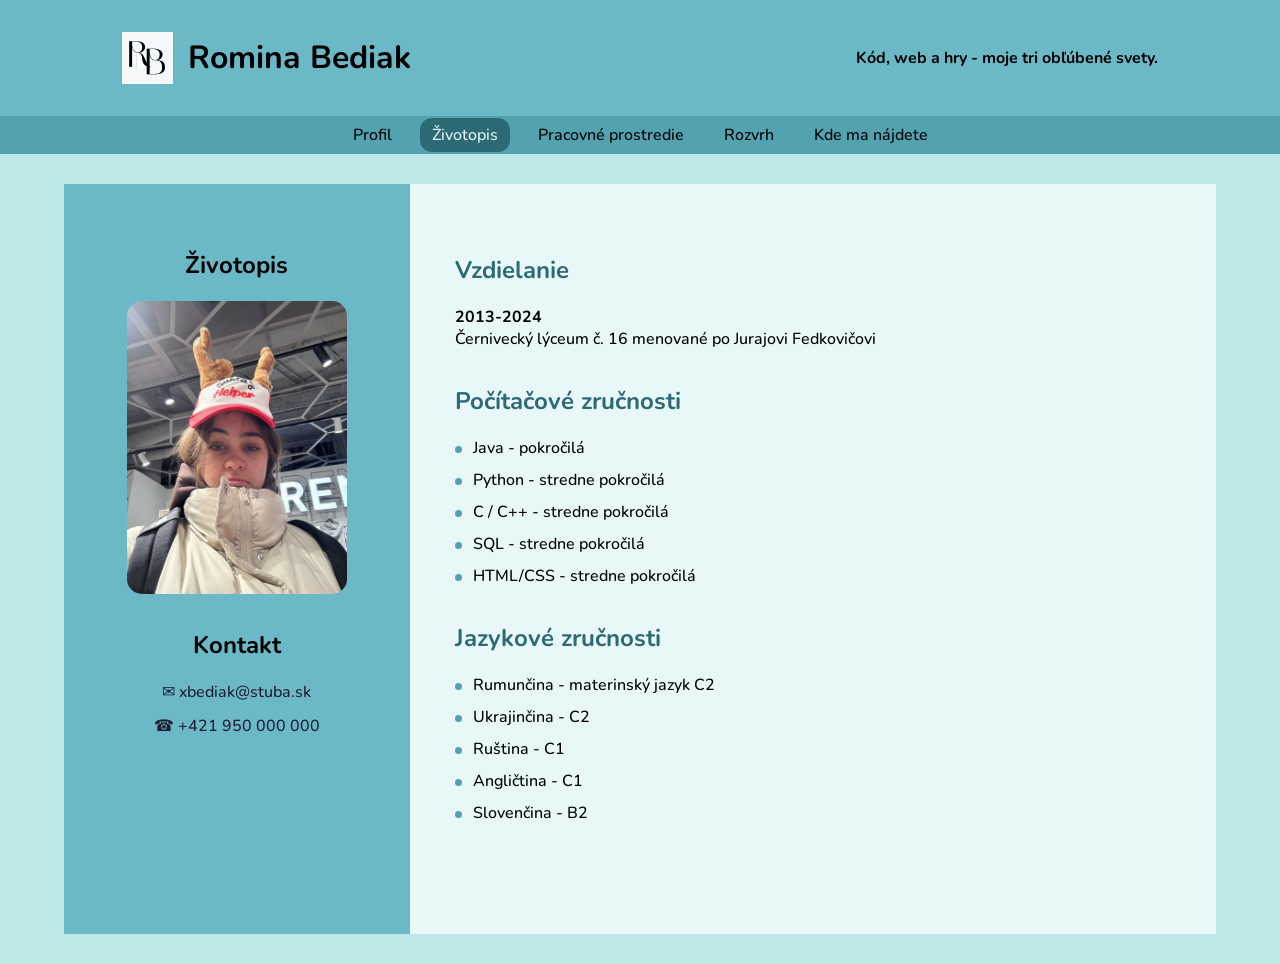
==== pages/cv.html @ e25b57b5 "Implement CV page" ====
<!DOCTYPE html>
<html lang="sk">
<head>
    <meta charset="UTF-8">
    <meta name="viewport" content="width=device-width, initial-scale=1.0">
    <title>Životopis</title>
    <link rel="stylesheet" href="../css/styles.css">
    <link rel="icon" href="../images/monogram-logo.svg" type="image/svg+xml">
</head>
<body>
    <header>
        <div class="header-container">
            <div class="left">
                <img src="../images/monogram-logo.svg" alt="monogram-logo">
                <h1>Romina Bediak</h1>
            </div>
            
            <p class="slogan">Kód, web a hry - moje tri obľúbené svety.</p>
        </div>
    </header>

    <nav>
        <ul>
            <li><a href="../index.html">Profil</a></li>
            <li><a href="pages/cv.html" class="active">Životopis</a></li>
            <li><a href="workspace.html">Pracovné prostredie</a></li>
            <li><a href="schedule.html">Rozvrh</a></li>
            <li><a href="map.html">Kde ma nájdete</a></li>
        </ul>
    </nav>

    <main>
        <div class="cv">
            <section class="cv-left">
                <h2>Životopis</h2>
                <img src="../images/my_funny_photo.jpg" alt="autorka stránky">

                <h2>Kontakt</h2>
                <address>
                    <a href="mailto:xbediak@stuba.sk">✉   xbediak@stuba.sk</a>
                    <a href="tel:+421950000000">☎  +421 950 000 000</a>
                </address>
            </section>

            <section class="cv-right">
                <h2>Vzdielanie</h2>
                <p><b>2013-2024</b><br> Černivecký lýceum č. 16 menované po Jurajovi Fedkovičovi</p>

                <h2>Počítačové zručnosti</h2>
                <ul>
                    <li>Java - pokročilá</li>
                    <li>Python - stredne pokročilá</li>
                    <li>C / C++ - stredne pokročilá</li>
                    <li>SQL - stredne pokročilá</li>
                    <li>HTML/CSS - stredne pokročilá</li>
                </ul>

                <h2>Jazykové zručnosti</h2>
                <ul>
                    <li>Rumunčina - materinský jazyk C2</li>
                    <li>Ukrajinčina - C2</li>
                    <li>Ruština - C1</li>
                    <li>Angličtina - C1</li>
                    <li>Slovenčina - B2</li>
                </ul>
            </section>
        </div>

    </main>
    
</body>
</html>
---- css/styles.css ----
@font-face {
    font-family: 'Nunito';
    src: url('../fonts/Nunito-Regular.woff2') format('woff2');
    font-weight: 400;
    font-style: normal; 
}
@font-face {
    font-family: 'Nunito';
    src: url('../fonts/Nunito-Medium.woff2') format('woff2');
    font-weight: 500; 
    font-style: normal;
}
@font-face {
    font-family: 'Nunito';
    src: url('../fonts/Nunito-Bold.woff2') format('woff2');
    font-weight: 700;
    font-style: normal;
}
@font-face {
    font-family: 'Nunito';
    src: url('../fonts/Nunito-BoldItalic.woff2') format('woff2');
    font-weight: 700;
    font-style: italic;
}
@font-face {
    font-family: 'Nunito';
    src: url('../fonts/Nunito-Italic.woff2') format('woff2');
    font-weight: 400;
    font-style: italic;
}

body {
     margin: 0;
    background-color: #BEE7E8;
    font-family: 'Nunito', Helvetica;
    font-weight: 500;
}

header {
    font-family: 'Nunito', Helvetica;
    font-weight: 700;

    background-color: #6BB9C7;
    padding: 15px 5%;

    display: flex;
    justify-content: space-between;
    align-items: center;
}

.header-container {
    width: 90%;
    max-width: 1500px;
    margin: 0 auto;

    display: flex;
    justify-content: space-between;
    align-items: center;
}

.left {
    display: flex;
    align-items: center;
    gap: 15px;
}

header img {
    width: 4vw;
    height: auto;
}

nav {
    background-color: #53A2B0;
}

nav ul {
    list-style: none;
    margin: 0;
    padding: 8px;

    display: flex;
    justify-content: center;
    gap: 16px;
}

nav a {
    color: black;
    text-decoration: none;
    padding: 6px 12px;       
    border-radius: 12px;    
    transition: all 0.25s ease;
}

nav a:hover {
    background-color: #BEE7E8; 
    color: #1F1D36;
    text-decoration: none;
    box-shadow: 0px 2px 5px black;
}

nav a.active {
    background-color: #2D6A76;
    color: #E1F4F4;
}

#about {
    width: 86%;
    max-width: 1200px;
    margin: 0 auto;
    
    display: flex;
    gap: 7%;
    align-items: center;
    padding: 2%;
}

#author {
    border-radius: 20px;
    width: 40%;
    max-width: 500px;
    height: auto;
}

.about-text {
    max-width: 70ch;
}

blockquote {
    border-left: 5px solid #6BB9C7;
    padding: 15px 20px;
    margin: 25px 0;

    background-color: #95D9DA;
    font-family: 'Nunito', Helvetica;
    font-style: italic;
}

.cv {
    width: 90%;
    max-width: 1200px;
    margin: 30px auto;

    display: grid;
    grid-template-columns: 30% 70%;

    min-height: 750px;
}

.cv-left {
    background-color: #6BB9C7;
    padding: 35px;
}

.cv-right {
    background-color: #E8F7F7;
    padding: 35px 45px;
}

.cv-left img {
    width: 100%;
    max-width: 220px;
    border-radius: 15px;
    display: block;
    margin: 0 auto 35px;
}

.cv-left h2 {
    margin-top: 30px;
    text-align: center;
}

.cv-left address {
    display: flex;
    flex-direction: column;
    align-items: center;
    gap: 12px;
    font-style: normal;
}

.cv-left address a {
    display: flex;
    align-items: center;
    gap: 8px;

    color: #1F1D36;
    text-decoration: none;
}

.cv-left a {
    color: #1F1D36;
}

.cv-right h1 {
    margin-top: 0;
}

.cv-right h2 {
    color: #2D6A76;
    margin-top: 35px;
}

.cv-right ul {
    padding-left: 25px;
    list-style: none;
    padding: 0;
}

.cv-right li {
    position: relative;
    padding-left: 18px;
    margin-bottom: 10px;
}
.cv-right li::before {
    content: "";
    position: absolute;
    left: 0;
    top: 9px;

    width: 7px;
    height: 7px;
    border-radius: 50%;

    background-color: #53A2B0;
}

@media (max-width: 700px) {
    #about {
        flex-direction: column;
        align-items: center;
    }

    #author {
        width: 70%;
    }

    .about-text {
        max-width: 100%;
    }
}
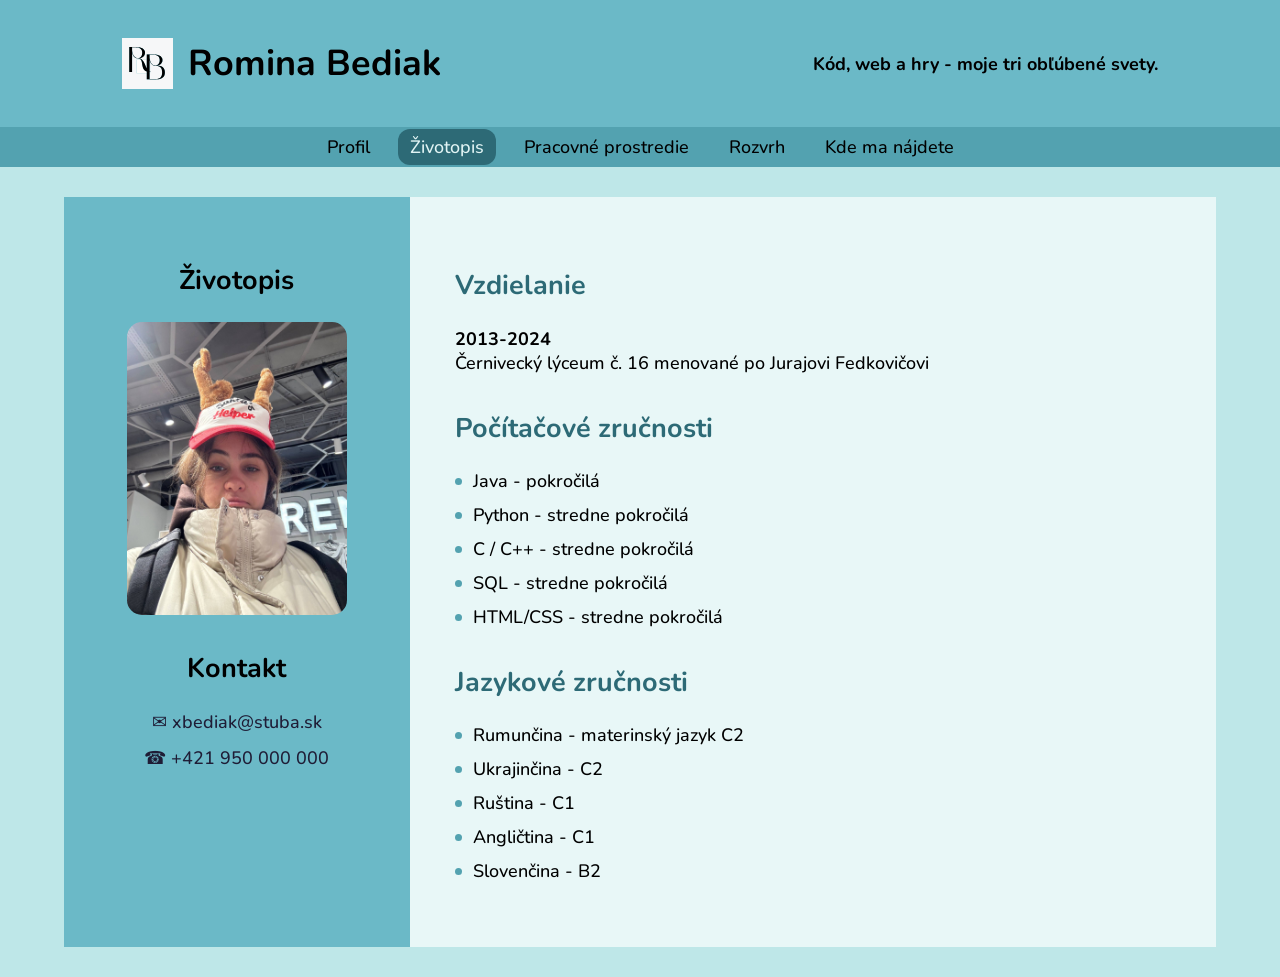
==== commit 6684e8b9: "add workspace file and style it" ====
--- a/pages/cv.html
+++ b/pages/cv.html
@@ -5,6 +5,7 @@
     <meta name="viewport" content="width=device-width, initial-scale=1.0">
     <title>Životopis</title>
     <link rel="stylesheet" href="../css/styles.css">
+    <link rel="stylesheet" href="../css/print.css" media="print">
     <link rel="icon" href="../images/monogram-logo.svg" type="image/svg+xml">
 </head>
 <body>
--- a/css/styles.css
+++ b/css/styles.css
@@ -30,10 +30,11 @@
 }
 
 body {
-     margin: 0;
+    margin: 0;
     background-color: #BEE7E8;
     font-family: 'Nunito', Helvetica;
     font-weight: 500;
+    font-size: 18px;
 }
 
 header {
@@ -223,6 +224,81 @@
     background-color: #53A2B0;
 }
 
+.image-container {
+    position: relative;
+    width: 80%;
+    max-width: 1000px;
+    margin: 0 auto;
+}
+
+.image-container img {
+    width: 100%;
+    height: auto;
+    display: block;
+}
+
+.hotspot {
+    position: absolute;
+
+    background-color: transparent;
+    border: 3px solid var(--color-primary);
+    border-radius: var(--radius);
+
+    cursor: pointer;
+    transition: 0.2s ease;
+}
+
+.monitor-hotspot {
+    position: absolute;
+    left: 19%;
+    top: 20%;
+    width: 47%;
+    height: 41%;
+
+    background-color: rgba(83, 162, 176, 0.5);
+    border: 3px solid var(--color-secondary);
+
+    clip-path: polygon(
+        2% 12%,
+        100% 9%,
+        97% 87%,
+        9% 97%
+    );
+}
+
+.hotspot:hover,
+.hotspot:focus-visible {
+    background-color: rgb(107 185 199 / 20%);
+    transform: scale(1.02);
+}
+
+.hotspot-panel {
+    position: absolute;
+
+    padding: 15px 20px;
+    background-color: var(--color-background);
+
+    border: 2px solid var(--color-primary);
+    border-radius: var(--radius);
+
+    box-shadow: 0 4px 12px rgb(31 29 54 / 20%);
+
+    opacity: 0;
+    visibility: hidden;
+}
+
+.monitor-hotspot:focus + .monitor-panel {
+    opacity: 1;
+    visibility: visible;
+}
+.monitor-hotspot:hover {
+    opacity: 0.7;
+}
+
+.monitor-hotspot:focus + .monitor-panel {
+    opacity: 1;
+}
+
 @media (max-width: 700px) {
     #about {
         flex-direction: column;
--- a/css/print.css
+++ b/css/print.css
@@ -0,0 +1,10 @@
+@media print {
+    nav {
+        display: none;
+    }
+
+    .cv-left,
+    .cv-right {
+        background: none;
+    }
+}
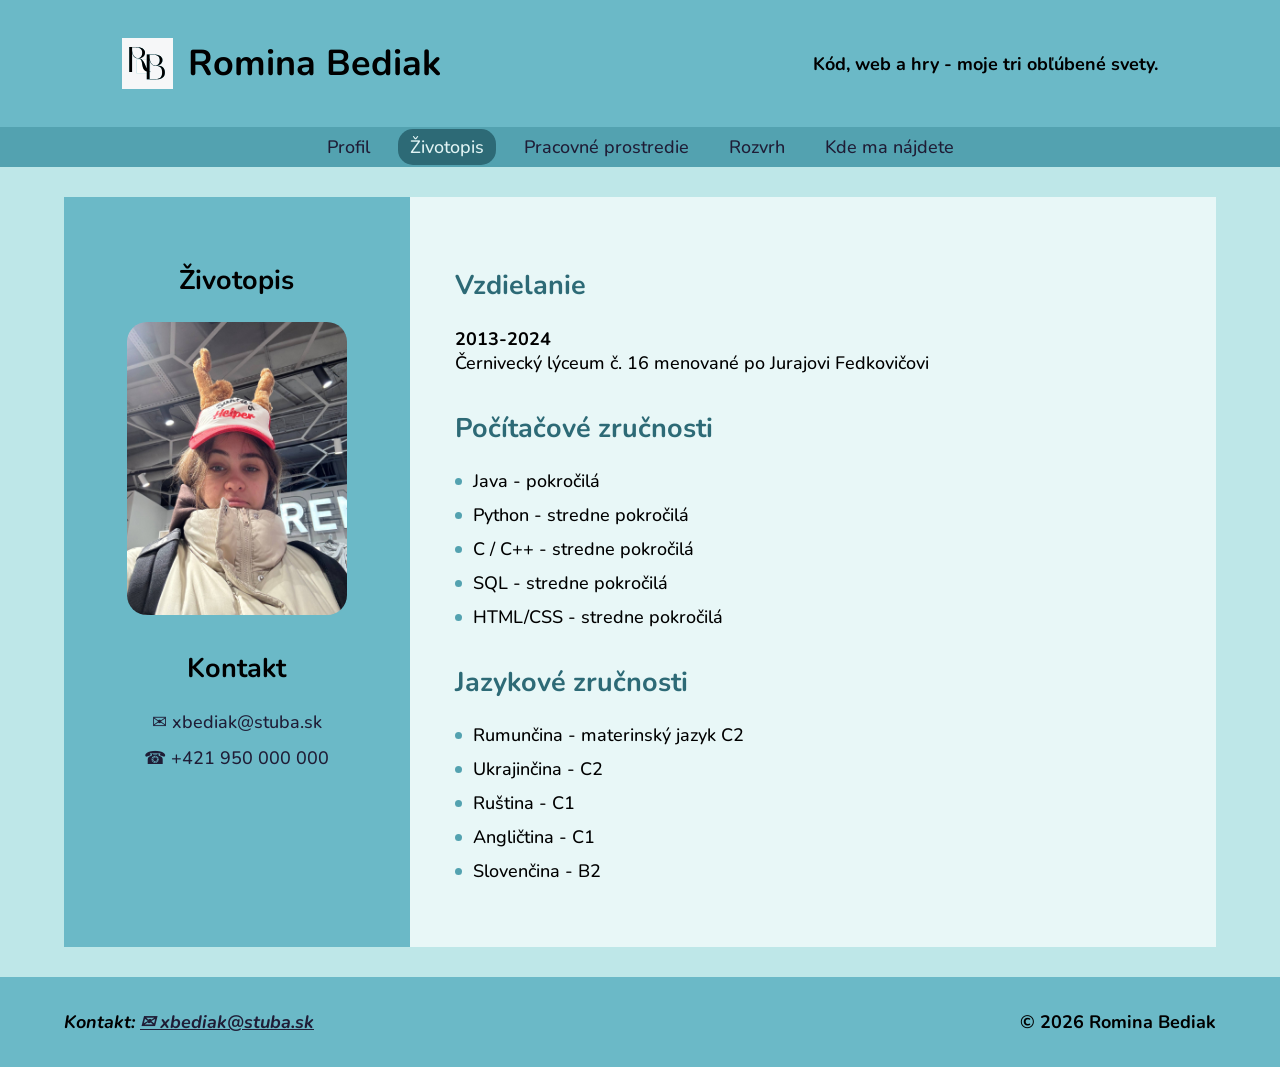
==== commit ddf5dbe9: "initialize schedule and map pages + add footer + little css" ====
--- a/pages/cv.html
+++ b/pages/cv.html
@@ -20,10 +20,13 @@
         </div>
     </header>
 
+    <input type="checkbox" id="menu-toggle">
+    <label for="menu-toggle" class="hamburger">☰</label>
+
     <nav>
         <ul>
             <li><a href="../index.html">Profil</a></li>
-            <li><a href="pages/cv.html" class="active">Životopis</a></li>
+            <li><a href="cv.html" class="active">Životopis</a></li>
             <li><a href="workspace.html">Pracovné prostredie</a></li>
             <li><a href="schedule.html">Rozvrh</a></li>
             <li><a href="map.html">Kde ma nájdete</a></li>
@@ -68,6 +71,15 @@
         </div>
 
     </main>
+
+    <footer>
+        <address>
+            Kontakt: <a href="mailto:xbediak@stuba.sk">✉   xbediak@stuba.sk</a>
+        </address>
+
+        <p>&copy; 2026 Romina Bediak</p>
+
+    </footer>
     
 </body>
 </html>
--- a/css/styles.css
+++ b/css/styles.css
@@ -1,3 +1,22 @@
+:root {
+    --color-primary: #53A2B0;
+    --color-secondary: #6BB9C7;
+    --color-accent: #95D9DA;
+
+    --color-text: #1F1D36;
+    --color-background: #BEE7E8;
+    --color-dark: #2D6A76;
+
+    --color-light: #F5FEFF;
+
+    --color-hotspot: rgb(83 162 176 / 50%);
+    --color-hotspot-hover: rgb(107 185 199 / 20%);
+
+    --radius: 15px;
+    --radius-image: 20px;
+    --space: 20px;
+}
+
 @font-face {
     font-family: 'Nunito';
     src: url('../fonts/Nunito-Regular.woff2') format('woff2');
@@ -29,24 +48,37 @@
     font-style: italic;
 }
 
+#menu-toggle {
+    display: none;
+}
+
+.hamburger {
+    display: none;
+    font-size: 30px;
+    cursor: pointer;
+}
+
 body {
     margin: 0;
-    background-color: #BEE7E8;
+    background-color: var(--color-background);
     font-family: 'Nunito', Helvetica;
     font-weight: 500;
     font-size: 18px;
 }
 
-header {
+header, footer {
     font-family: 'Nunito', Helvetica;
     font-weight: 700;
 
-    background-color: #6BB9C7;
+    background-color: var(--color-secondary);
     padding: 15px 5%;
 
     display: flex;
     justify-content: space-between;
     align-items: center;
+}
+footer a {
+    color: var(--color-text);
 }
 
 .header-container {
@@ -71,7 +103,7 @@
 }
 
 nav {
-    background-color: #53A2B0;
+    background-color: var(--color-primary);
 }
 
 nav ul {
@@ -85,22 +117,22 @@
 }
 
 nav a {
-    color: black;
+    color: var(--color-text);
     text-decoration: none;
     padding: 6px 12px;       
-    border-radius: 12px;    
+    border-radius: var(--radius);    
     transition: all 0.25s ease;
 }
 
 nav a:hover {
-    background-color: #BEE7E8; 
-    color: #1F1D36;
+    background-color: var(--color-background); 
+    color: var(--color-text);
     text-decoration: none;
-    box-shadow: 0px 2px 5px black;
+    box-shadow: 0px 2px 5px var(--color-text);
 }
 
 nav a.active {
-    background-color: #2D6A76;
+    background-color: var(--color-dark);
     color: #E1F4F4;
 }
 
@@ -116,7 +148,7 @@
 }
 
 #author {
-    border-radius: 20px;
+    border-radius: var(--radius-image);
     width: 40%;
     max-width: 500px;
     height: auto;
@@ -127,11 +159,11 @@
 }
 
 blockquote {
-    border-left: 5px solid #6BB9C7;
+    border-left: 5px solid var(--color-secondary);
     padding: 15px 20px;
     margin: 25px 0;
 
-    background-color: #95D9DA;
+    background-color: var(--color-accent);
     font-family: 'Nunito', Helvetica;
     font-style: italic;
 }
@@ -148,7 +180,7 @@
 }
 
 .cv-left {
-    background-color: #6BB9C7;
+    background-color: var(--color-secondary);
     padding: 35px;
 }
 
@@ -160,7 +192,7 @@
 .cv-left img {
     width: 100%;
     max-width: 220px;
-    border-radius: 15px;
+    border-radius: var(--radius-image);
     display: block;
     margin: 0 auto 35px;
 }
@@ -183,12 +215,12 @@
     align-items: center;
     gap: 8px;
 
-    color: #1F1D36;
+    color: var(--color-text);
     text-decoration: none;
 }
 
 .cv-left a {
-    color: #1F1D36;
+    color: var(--color-text);
 }
 
 .cv-right h1 {
@@ -196,7 +228,7 @@
 }
 
 .cv-right h2 {
-    color: #2D6A76;
+    color: var(--color-dark);
     margin-top: 35px;
 }
 
@@ -221,14 +253,15 @@
     height: 7px;
     border-radius: 50%;
 
-    background-color: #53A2B0;
+    background-color: var(--color-primary);
 }
 
 .image-container {
     position: relative;
     width: 80%;
     max-width: 1000px;
-    margin: 0 auto;
+    margin: 30px auto 0;
+    margin-bottom: 30px;
 }
 
 .image-container img {
@@ -240,7 +273,7 @@
 .hotspot {
     position: absolute;
 
-    background-color: transparent;
+    background-color: var(--color-hotspot);
     border: 3px solid var(--color-primary);
     border-radius: var(--radius);
 
@@ -248,58 +281,233 @@
     transition: 0.2s ease;
 }
 
+.hotspot-panel::after {
+    content: "";
+
+    position: absolute;
+    bottom: -10px;
+    left: 50%;
+
+    width: 16px;
+    height: 16px;
+
+    background-color: var(--color-light);
+    border-right: 2px solid var(--color-primary);
+    border-bottom: 2px solid var(--color-primary);
+
+    transform: translateX(-50%) rotate(45deg);
+}
+
+.hotspot:hover,
+.hotspot:focus-visible { 
+    background-color: var(--color-hotspot-hover);
+    transform: scale(1.02);
+}
+
+.hotspot-panel {
+    position: absolute;
+
+    padding: 12px 18px;
+    max-width: 280px;
+
+    background-color: var(--color-light);
+    border: 2px solid var(--color-primary);
+    border-radius: var(--radius);
+
+    box-shadow: 0 4px 12px rgb(31 29 54 / 15%);
+
+    opacity: 0;
+    visibility: hidden;
+
+    transition: opacity 0.2s ease;
+}
+
+.hotspot:hover + .hotspot-panel {
+    opacity: 1;
+    visibility: visible;
+}
+
 .monitor-hotspot {
-    position: absolute;
     left: 19%;
     top: 20%;
     width: 47%;
     height: 41%;
 
-    background-color: rgba(83, 162, 176, 0.5);
-    border: 3px solid var(--color-secondary);
-
     clip-path: polygon(
         2% 12%,
         100% 9%,
-        97% 87%,
-        9% 97%
+        97% 89%,
+        9% 99%
     );
 }
 
-.hotspot:hover,
-.hotspot:focus-visible {
-    background-color: rgb(107 185 199 / 20%);
-    transform: scale(1.02);
-}
-
-.hotspot-panel {
+.monitor-panel {
+    left: 20%;
+    bottom: 77%;
+}
+
+.playstation-hotspot {
+    left: 0%;
+    top: 65%;
+    width: 30%;
+    height: 35%;
+
+    clip-path: polygon(
+        0% 14%,
+        84% 7%,
+        94% 22%,
+        84% 88%,
+        0% 99%
+    );
+}
+
+.playstation-panel {
+    left: 0%;
+    bottom: 35%;
+}
+
+.notebook-hotspot {
+    left: 73%;
+    top: 35%;
+    width: 30%;
+    height: 50%;
+
+    clip-path: polygon(
+        15% 11%,
+        90% 16%,
+        90% 99%,
+        16% 84%,
+        2% 72%
+    );
+}
+
+.notebook-panel {
+    left: 75%;
+    bottom: 60%;
+}
+
+.photo-hotspot {
+    left: 30%;
+    top: 50%;
+    width: 15%;
+    height: 20%;
+
+    clip-path: polygon(
+        30% 44%,
+        63% 42%,
+        69% 84%,
+        38% 86%
+    );
+}
+
+.photo-panel {
+    left: 22%;
+    bottom: 43%;
+}
+
+.keyboard-hotspot {
+    left: 30%;
+    top: 67%;
+    width: 35%;
+    height: 25%;
+
+    clip-path: polygon(
+        10% 11%,
+        73% 1%,
+        78% 30%,
+        10% 45%
+    );
+}
+
+.keyboard-panel {
+    left: 35%;
+    bottom: 35%;
+}
+
+.default-panel {
     position: absolute;
-
-    padding: 15px 20px;
-    background-color: var(--color-background);
-
-    border: 2px solid var(--color-primary);
-    border-radius: var(--radius);
-
-    box-shadow: 0 4px 12px rgb(31 29 54 / 20%);
-
     opacity: 0;
     visibility: hidden;
 }
 
-.monitor-hotspot:focus + .monitor-panel {
-    opacity: 1;
-    visibility: visible;
-}
-.monitor-hotspot:hover {
-    opacity: 0.7;
-}
-
-.monitor-hotspot:focus + .monitor-panel {
-    opacity: 1;
-}
-
-@media (max-width: 700px) {
+@media (max-width: 768px) {
+    header {
+        padding: 10px 5%;
+    }
+
+    .header-container {
+        width: 90%;
+    }
+
+    header img {
+        width: 45px;
+    }
+
+    .left {
+        gap: 10px;
+    }
+
+    header h1 {
+        font-size: 22px;
+        margin: 0;
+    }
+
+    .hamburger {
+        display: block;
+        width: fit-content;
+
+        margin: 12px 5% 0 auto;
+
+        padding: 6px 10px;
+
+        font-size: 26px;
+        line-height: 1;
+
+        color: var(--color-primary);
+        background-color: var(--color-light);
+
+        border: 2px solid var(--color-primary);
+        border-radius: 8px;
+
+        cursor: pointer;
+    }
+
+    nav {
+        display: none;
+        flex-direction: column;
+        align-items: stretch;
+
+        gap: 5px;
+
+        margin: 6px 5% 0;
+        padding: 8px;
+
+        background-color: var(--color-light);
+        border: 2px solid var(--color-primary);
+        border-radius: 12px;
+    }
+
+    #menu-toggle:checked + .hamburger + nav {
+        display: flex;
+    }
+
+    nav ul {
+        flex-direction: column;
+        align-items: stretch;
+        gap: 5px;
+    }
+
+    nav li {
+        width: 100%;
+    }
+
+    nav a {
+        display: block;
+        width: 100%;
+        box-sizing: border-box;
+        text-align: center;
+    }
+
     #about {
         flex-direction: column;
         align-items: center;
@@ -312,4 +520,58 @@
     .about-text {
         max-width: 100%;
     }
+
+    .hotspot-panel {
+        position: absolute;
+
+        left: 0;
+        right: 0;
+        bottom: -110px;
+        max-width: none;
+
+        width: 100%;
+        height: 110px;
+        box-sizing: border-box;
+
+        padding: 12px 18px;
+    }
+    .hotspot-panel::after {
+        display: none;
+    }
+
+    .default-panel {
+        position: absolute;
+
+        left: 0;
+        right: 0;
+        bottom: -110px;
+
+        width: 100%;
+        height: 110px;
+        box-sizing: border-box;
+
+        padding: 12px 18px;
+
+        background-color: var(--color-light);
+        border: 2px solid var(--color-primary);
+        border-radius: 10px;
+
+        box-shadow: 0 4px 12px rgba(31, 29, 54, 0.15);
+
+        opacity: 1;
+        visibility: visible;
+    }
+
+    /* If the user selects a hotspot,
+   the default prompt is hidden */
+    .image-container:has(.hotspot:focus) .default-panel {
+        opacity: 0;
+        visibility: hidden;
+    }
+
+    /* A panel for the selected hotspot will appear */
+    .hotspot:focus + .hotspot-panel {
+        opacity: 1;
+        visibility: visible;
+    }
 }
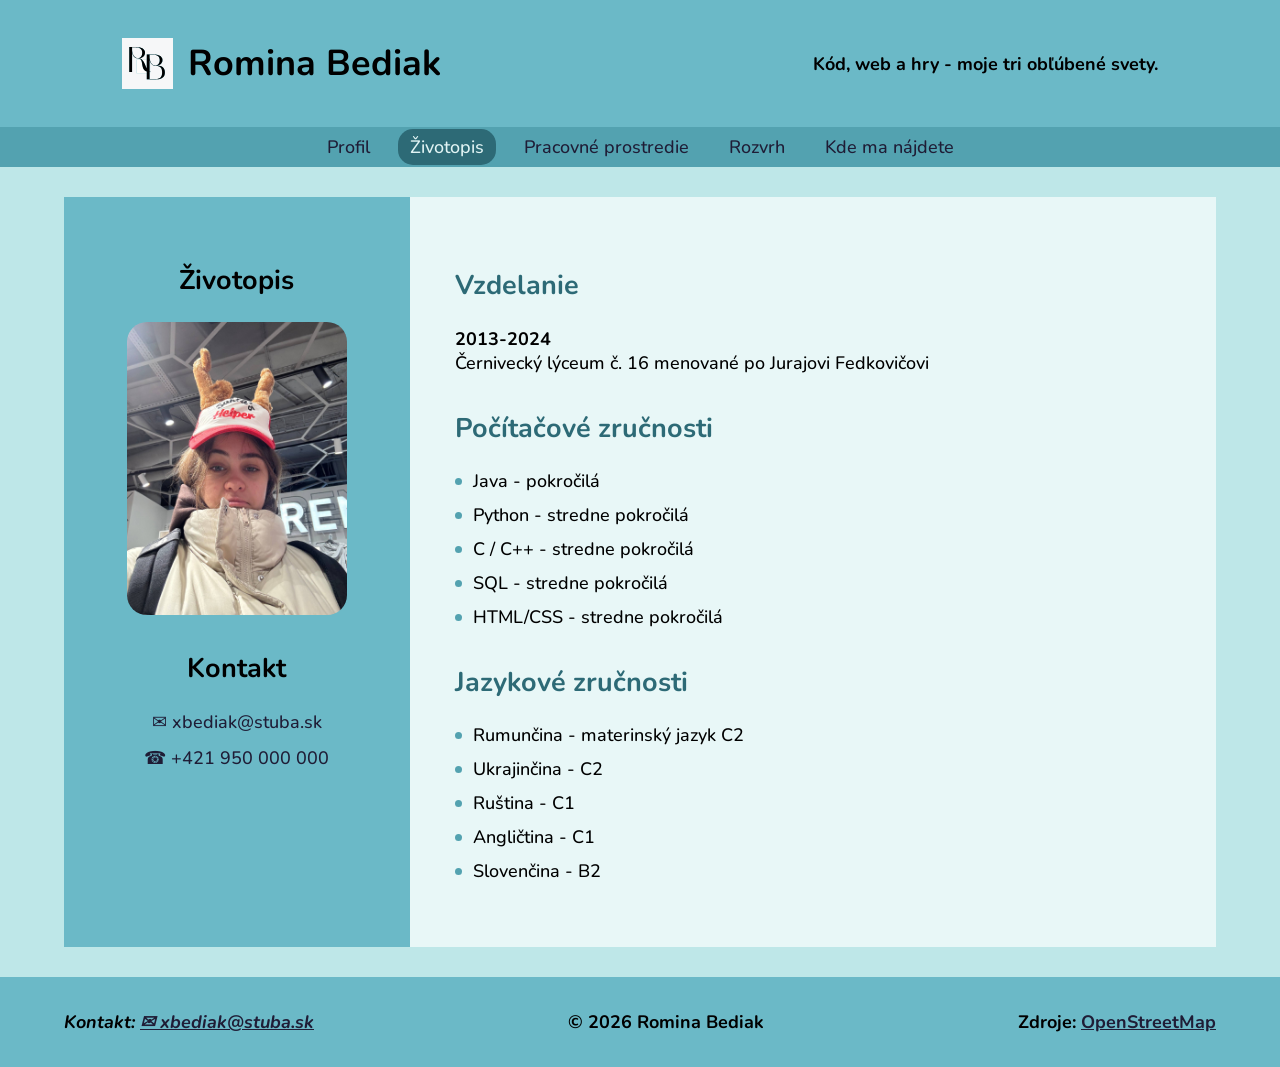
==== commit 81346e51: "Final fixes + add comments where needed" ====
--- a/pages/cv.html
+++ b/pages/cv.html
@@ -47,7 +47,7 @@
             </section>
 
             <section class="cv-right">
-                <h2>Vzdielanie</h2>
+                <h2>Vzdelanie</h2>
                 <p><b>2013-2024</b><br> Černivecký lýceum č. 16 menované po Jurajovi Fedkovičovi</p>
 
                 <h2>Počítačové zručnosti</h2>
@@ -79,6 +79,11 @@
 
         <p>&copy; 2026 Romina Bediak</p>
 
+        <p>
+            Zdroje:
+            <a href="https://www.openstreetmap.org/copyright">OpenStreetMap</a>
+        </p>
+
     </footer>
     
 </body>
--- a/css/styles.css
+++ b/css/styles.css
@@ -8,32 +8,33 @@
     --color-dark: #2D6A76;
 
     --color-light: #F5FEFF;
+    --color-light-text: #E1F4F4;
+
+    --color-border: #72AEB3;
+    --color-table-even: #9FC7CA;
+    --color-table-odd: #B3DEE0;
 
     --color-hotspot: rgb(83 162 176 / 50%);
     --color-hotspot-hover: rgb(107 185 199 / 20%);
 
     --radius: 15px;
     --radius-image: 20px;
-    --space: 20px;
 }
 
 @font-face {
     font-family: 'Nunito';
     src: url('../fonts/Nunito-Regular.woff2') format('woff2');
     font-weight: 400;
-    font-style: normal; 
 }
 @font-face {
     font-family: 'Nunito';
     src: url('../fonts/Nunito-Medium.woff2') format('woff2');
-    font-weight: 500; 
-    font-style: normal;
+    font-weight: 500;
 }
 @font-face {
     font-family: 'Nunito';
     src: url('../fonts/Nunito-Bold.woff2') format('woff2');
     font-weight: 700;
-    font-style: normal;
 }
 @font-face {
     font-family: 'Nunito';
@@ -44,7 +45,6 @@
 @font-face {
     font-family: 'Nunito';
     src: url('../fonts/Nunito-Italic.woff2') format('woff2');
-    font-weight: 400;
     font-style: italic;
 }
 
@@ -59,24 +59,30 @@
 }
 
 body {
-    margin: 0;
-    background-color: var(--color-background);
     font-family: 'Nunito', Helvetica;
     font-weight: 500;
     font-size: 18px;
-}
-
-header, footer {
-    font-family: 'Nunito', Helvetica;
+    margin: 0;
+    background-color: var(--color-background);
+    min-height: 100vh;
+    display: flex;
+    flex-direction: column;
+}
+
+main {
+    flex: 1;
+}
+
+header,
+footer {
     font-weight: 700;
-
     background-color: var(--color-secondary);
     padding: 15px 5%;
-
     display: flex;
     justify-content: space-between;
     align-items: center;
 }
+
 footer a {
     color: var(--color-text);
 }
@@ -85,7 +91,6 @@
     width: 90%;
     max-width: 1500px;
     margin: 0 auto;
-
     display: flex;
     justify-content: space-between;
     align-items: center;
@@ -110,7 +115,6 @@
     list-style: none;
     margin: 0;
     padding: 8px;
-
     display: flex;
     justify-content: center;
     gap: 16px;
@@ -119,28 +123,28 @@
 nav a {
     color: var(--color-text);
     text-decoration: none;
-    padding: 6px 12px;       
-    border-radius: var(--radius);    
+    padding: 6px 12px;
+    border-radius: var(--radius);
     transition: all 0.25s ease;
 }
 
 nav a:hover {
-    background-color: var(--color-background); 
+    background-color: var(--color-background);
     color: var(--color-text);
     text-decoration: none;
-    box-shadow: 0px 2px 5px var(--color-text);
+    box-shadow: 0 2px 5px var(--color-text);
 }
 
 nav a.active {
     background-color: var(--color-dark);
-    color: #E1F4F4;
-}
-
+    color: var(--color-light-text);
+}
+
+/* main page */
 #about {
     width: 86%;
     max-width: 1200px;
     margin: 0 auto;
-    
     display: flex;
     gap: 7%;
     align-items: center;
@@ -162,20 +166,17 @@
     border-left: 5px solid var(--color-secondary);
     padding: 15px 20px;
     margin: 25px 0;
-
     background-color: var(--color-accent);
-    font-family: 'Nunito', Helvetica;
     font-style: italic;
 }
 
+/* cv page */
 .cv {
     width: 90%;
     max-width: 1200px;
     margin: 30px auto;
-
     display: grid;
     grid-template-columns: 30% 70%;
-
     min-height: 750px;
 }
 
@@ -214,7 +215,6 @@
     display: flex;
     align-items: center;
     gap: 8px;
-
     color: var(--color-text);
     text-decoration: none;
 }
@@ -233,7 +233,6 @@
 }
 
 .cv-right ul {
-    padding-left: 25px;
     list-style: none;
     padding: 0;
 }
@@ -243,25 +242,29 @@
     padding-left: 18px;
     margin-bottom: 10px;
 }
+
 .cv-right li::before {
     content: "";
     position: absolute;
     left: 0;
     top: 9px;
-
     width: 7px;
     height: 7px;
     border-radius: 50%;
-
     background-color: var(--color-primary);
+}
+
+/* workspace page */
+.workspace {
+    text-align: center;
+    font-size: 34px;
 }
 
 .image-container {
     position: relative;
     width: 80%;
     max-width: 1000px;
-    margin: 30px auto 0;
-    margin-bottom: 30px;
+    margin: 30px auto;
 }
 
 .image-container img {
@@ -272,53 +275,42 @@
 
 .hotspot {
     position: absolute;
-
     background-color: var(--color-hotspot);
     border: 3px solid var(--color-primary);
     border-radius: var(--radius);
-
     cursor: pointer;
     transition: 0.2s ease;
 }
 
 .hotspot-panel::after {
     content: "";
-
     position: absolute;
     bottom: -10px;
     left: 50%;
-
     width: 16px;
     height: 16px;
-
     background-color: var(--color-light);
     border-right: 2px solid var(--color-primary);
     border-bottom: 2px solid var(--color-primary);
-
     transform: translateX(-50%) rotate(45deg);
 }
 
 .hotspot:hover,
-.hotspot:focus-visible { 
+.hotspot:focus-visible {
     background-color: var(--color-hotspot-hover);
     transform: scale(1.02);
 }
 
 .hotspot-panel {
     position: absolute;
-
     padding: 12px 18px;
     max-width: 280px;
-
     background-color: var(--color-light);
     border: 2px solid var(--color-primary);
     border-radius: var(--radius);
-
     box-shadow: 0 4px 12px rgb(31 29 54 / 15%);
-
     opacity: 0;
     visibility: hidden;
-
     transition: opacity 0.2s ease;
 }
 
@@ -332,13 +324,7 @@
     top: 20%;
     width: 47%;
     height: 41%;
-
-    clip-path: polygon(
-        2% 12%,
-        100% 9%,
-        97% 89%,
-        9% 99%
-    );
+    clip-path: polygon(2% 12%, 100% 9%, 97% 89%, 9% 99%);
 }
 
 .monitor-panel {
@@ -351,14 +337,7 @@
     top: 65%;
     width: 30%;
     height: 35%;
-
-    clip-path: polygon(
-        0% 14%,
-        84% 7%,
-        94% 22%,
-        84% 88%,
-        0% 99%
-    );
+    clip-path: polygon(0% 14%, 84% 7%, 94% 22%, 84% 88%, 0% 99%);
 }
 
 .playstation-panel {
@@ -371,14 +350,7 @@
     top: 35%;
     width: 30%;
     height: 50%;
-
-    clip-path: polygon(
-        15% 11%,
-        90% 16%,
-        90% 99%,
-        16% 84%,
-        2% 72%
-    );
+    clip-path: polygon(15% 11%, 90% 16%, 90% 99%, 16% 84%, 2% 72%);
 }
 
 .notebook-panel {
@@ -391,13 +363,7 @@
     top: 50%;
     width: 15%;
     height: 20%;
-
-    clip-path: polygon(
-        30% 44%,
-        63% 42%,
-        69% 84%,
-        38% 86%
-    );
+    clip-path: polygon(30% 44%, 63% 42%, 69% 84%, 38% 86%);
 }
 
 .photo-panel {
@@ -410,13 +376,7 @@
     top: 67%;
     width: 35%;
     height: 25%;
-
-    clip-path: polygon(
-        10% 11%,
-        73% 1%,
-        78% 30%,
-        10% 45%
-    );
+    clip-path: polygon(10% 11%, 73% 1%, 78% 30%, 10% 45%);
 }
 
 .keyboard-panel {
@@ -430,9 +390,243 @@
     visibility: hidden;
 }
 
+/* schedule page */
+.schedule-title,
+.map-title {
+    text-align: center;
+    font-size: 32px;
+}
+
+#schedule-message {
+    margin: 0 auto 20px;
+    padding: 12px 18px;
+    max-width: 700px;
+    text-align: center;
+    font-size: 1rem;
+    font-weight: 500;
+    color: var(--color-dark);
+    background-color: var(--color-light);
+    border: 1px solid var(--color-accent);
+    border-radius: 12px;
+    box-shadow: 0 3px 10px rgba(45, 106, 118, 0.12);
+}
+
+.table-container {
+    width: 80%;
+    margin: 0 auto 30px;
+    overflow-x: auto;
+}
+
+.filters {
+    display: flex;
+    justify-content: center;
+    align-items: center;
+    gap: 16px;
+    margin: 20px 0;
+}
+
+button {
+    color: var(--color-text);
+    padding: 6px 12px;
+    border-radius: var(--radius);
+    border: 2px solid var(--color-primary);
+    background-color: var(--color-light);
+    font: inherit;
+    cursor: pointer;
+    transition: all 0.25s ease;
+}
+
+button:hover {
+    background-color: var(--color-accent);
+    box-shadow: 0 2px 5px var(--color-text);
+}
+
+.filter-button.active {
+    background-color: var(--color-dark);
+    color: var(--color-light);
+}
+
+table {
+    width: 100%;
+    min-width: 900px;
+    border-collapse: collapse;
+    text-align: center;
+}
+
+tr:nth-of-type(even) {
+    background-color: var(--color-table-even);
+}
+
+tr:nth-of-type(odd) {
+    background-color: var(--color-table-odd);
+}
+
+th {
+    background-color: var(--color-dark);
+    color: var(--color-light);
+}
+
+.weekday {
+    background-color: var(--color-secondary);
+    font-weight: 700;
+}
+
+th,
+tr {
+    border: 2px solid var(--color-border);
+    padding: 14px 8px;
+    text-align: center;
+}
+
+td {
+    padding: 14px 8px;
+}
+
+.lecture + .lecture,
+.seminar + .seminar {
+    border-left: 1px solid var(--color-border);
+}
+
+.lecture {
+    background-color: var(--color-primary);
+    color: var(--color-light);
+}
+
+.seminar {
+    background-color: var(--color-accent);
+    color: var(--color-text);
+}
+
+.pe {
+    background-color: var(--color-secondary);
+    color: var(--color-text);
+}
+
+.current-lesson {
+    outline: 2px solid rgba(250, 101, 178, 0.56);
+    outline-offset: -2px;
+    box-shadow: 0 0 10px 3px rgba(189, 91, 141, 0.6);
+}
+
+#progress-text {
+    margin: 0 0 8px;
+    text-align: center;
+    color: var(--color-text);
+    font-weight: 600;
+}
+
+.progress-container {
+    max-width: 700px;
+    margin: 0 auto 25px;
+}
+
+.progress-bar {
+    height: 14px;
+    background-color: var(--color-background);
+    border: 1px solid var(--color-accent);
+    border-radius: 20px;
+    overflow: hidden;
+    box-shadow: inset 0 1px 3px rgba(45, 106, 118, 0.15);
+}
+
+#progress-fill {
+    height: 100%;
+    width: 0;
+    background-color: var(--color-primary);
+    border-radius: 20px;
+    box-shadow: 0 0 8px rgba(83, 162, 176, 0.45);
+    transition: width 0.6s ease;
+}
+
+/* map page */
+#map {
+    height: 500px;
+    width: 100%;
+    max-width: 1100px;
+    margin: 0 auto;
+    border: 3px solid var(--color-primary);
+    border-radius: 16px;
+    box-shadow: 0 6px 18px rgba(45, 106, 118, 0.2);
+    overflow: hidden;
+}
+
+.map-sources {
+    margin: 30px auto;
+    padding: 8px 14px;
+    width: fit-content;
+    text-align: center;
+    font-size: 0.85rem;
+    color: var(--color-text);
+    background-color: var(--color-light);
+    border-radius: 10px;
+}
+
+.map-sources a {
+    color: var(--color-dark);
+    font-weight: 700;
+    text-decoration: none;
+}
+
+.map-sources a:hover {
+    text-decoration: underline;
+}
+
+.map-panel {
+    max-width: 900px;
+    margin: 0 auto 20px;
+}
+
+.map-panel h2 {
+    text-align: center;
+}
+
+#map-instruction {
+    margin: 0 0 15px;
+    padding: 10px 14px;
+    background: rgba(245, 254, 255, 0.7);
+    border: 1px solid rgba(83, 162, 176, 0.35);
+    border-left: 4px solid var(--color-primary);
+    border-radius: 10px;
+    font-size: 0.95rem;
+    line-height: 1.5;
+    backdrop-filter: blur(6px);
+}
+
+#calculate-route {
+    padding: 10px 16px;
+    border: 1px solid rgba(45, 106, 118, 0.4);
+    border-radius: 10px;
+    background: rgba(83, 162, 176, 0.75);
+    color: white;
+    font-family: inherit;
+    font-weight: 700;
+    cursor: pointer;
+    transition: 0.2s;
+}
+
+#calculate-route:hover {
+    background: rgba(45, 106, 118, 0.9);
+    transform: translateY(-1px);
+}
+
+#calculate-route:active {
+    transform: translateY(0);
+}
+
+.route-controls select {
+    padding: 9px 12px;
+    border: 1px solid rgba(83, 162, 176, 0.4);
+    border-radius: 9px;
+    background: rgba(245, 254, 255, 0.75);
+    color: var(--color-text);
+    font-family: inherit;
+}
+
 @media (max-width: 768px) {
     header {
         padding: 10px 5%;
+        flex-wrap: wrap;
+        gap: 10px;
     }
 
     .header-container {
@@ -455,33 +649,23 @@
     .hamburger {
         display: block;
         width: fit-content;
-
         margin: 12px 5% 0 auto;
-
         padding: 6px 10px;
-
         font-size: 26px;
         line-height: 1;
-
         color: var(--color-primary);
         background-color: var(--color-light);
-
         border: 2px solid var(--color-primary);
         border-radius: 8px;
-
-        cursor: pointer;
     }
 
     nav {
         display: none;
         flex-direction: column;
         align-items: stretch;
-
         gap: 5px;
-
         margin: 6px 5% 0;
         padding: 8px;
-
         background-color: var(--color-light);
         border: 2px solid var(--color-primary);
         border-radius: 12px;
@@ -523,41 +707,32 @@
 
     .hotspot-panel {
         position: absolute;
-
         left: 0;
         right: 0;
         bottom: -110px;
         max-width: none;
-
         width: 100%;
         height: 110px;
         box-sizing: border-box;
-
         padding: 12px 18px;
     }
+
     .hotspot-panel::after {
         display: none;
     }
 
     .default-panel {
-        position: absolute;
-
         left: 0;
         right: 0;
         bottom: -110px;
-
         width: 100%;
         height: 110px;
         box-sizing: border-box;
-
         padding: 12px 18px;
-
         background-color: var(--color-light);
         border: 2px solid var(--color-primary);
         border-radius: 10px;
-
         box-shadow: 0 4px 12px rgba(31, 29, 54, 0.15);
-
         opacity: 1;
         visibility: visible;
     }
@@ -574,4 +749,22 @@
         opacity: 1;
         visibility: visible;
     }
+
+    table {
+        font-size: 16px;
+    }
+
+    #map {
+        height: 400px;
+    }
+
+    .route-controls {
+        flex-direction: column;
+        align-items: stretch;
+    }
+
+    .route-controls select,
+    #calculate-route {
+        width: 100%;
+    }
 }
--- a/css/print.css
+++ b/css/print.css
@@ -7,4 +7,9 @@
     .cv-right {
         background: none;
     }
+
+    /* keep the CV on one printed page */
+    .cv {
+        page-break-inside: avoid;
+    }
 }
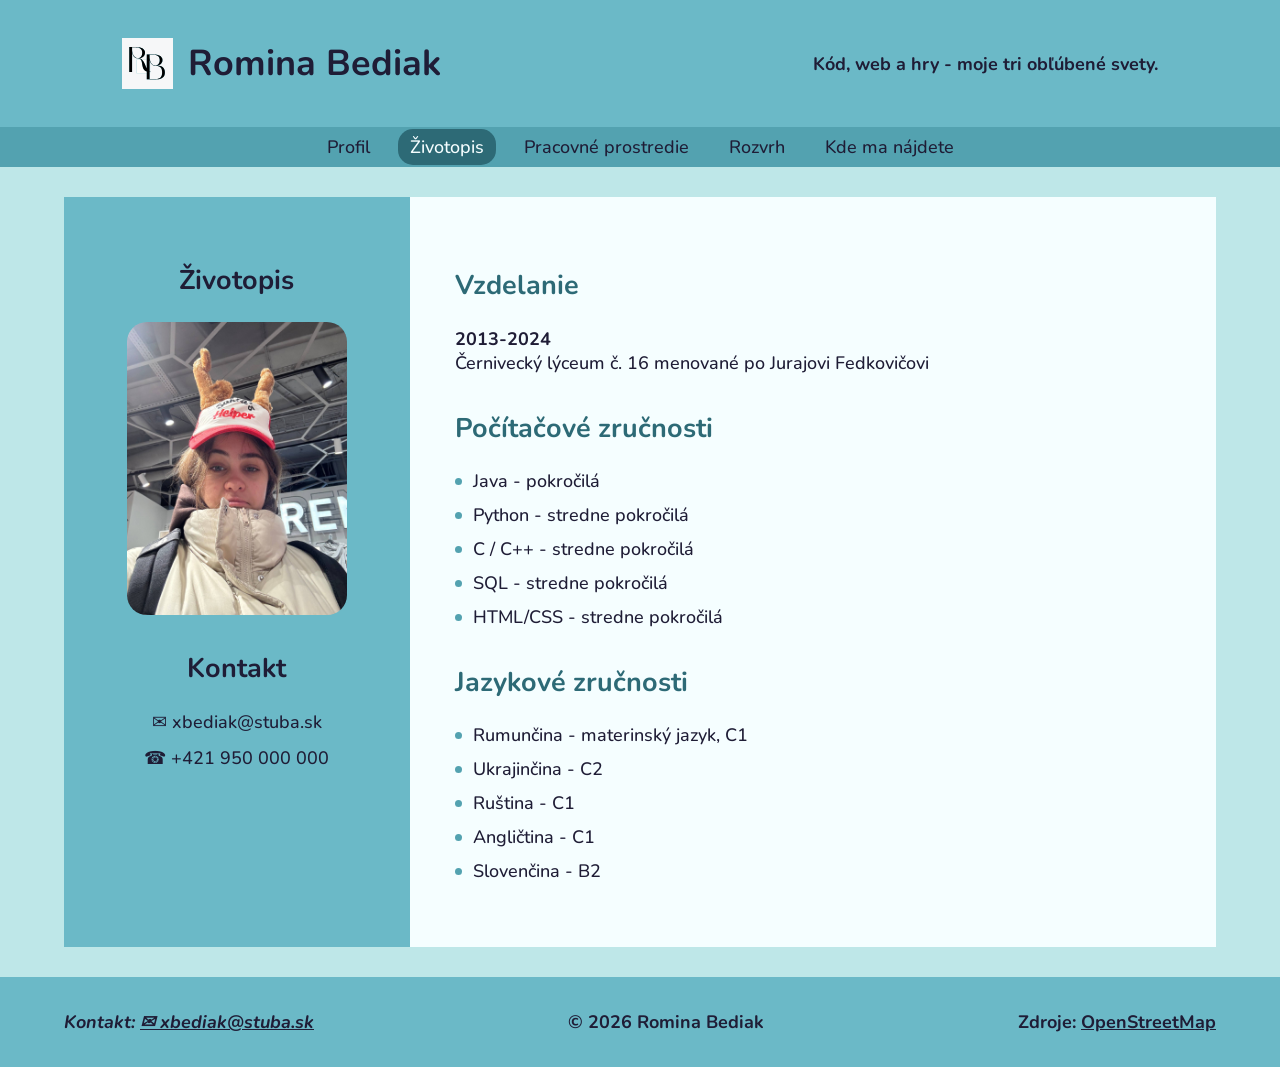
==== commit c064ae5e: "Improve website accessibility" ====
--- a/pages/cv.html
+++ b/pages/cv.html
@@ -2,17 +2,26 @@
 <html lang="sk">
 <head>
     <meta charset="UTF-8">
-    <meta name="viewport" content="width=device-width, initial-scale=1.0">
+    <meta name="viewport" content="width=device-width, initial-scale=1">
+    <meta name="description" content="Predstavujem svoje vzdelanie, skúsenosti, zručnosti a záujmy v mojom životopise.">
+
+    <meta property="og:title" content="Životopis">
+    <meta property="og:description" content="Predstavujem svoje vzdelanie, skúsenosti, zručnosti a záujmy v mojom životopise.">
+    <meta property="og:image" content="../favicon.png">
+
     <title>Životopis</title>
+
     <link rel="stylesheet" href="../css/styles.css">
     <link rel="stylesheet" href="../css/print.css" media="print">
-    <link rel="icon" href="../images/monogram-logo.svg" type="image/svg+xml">
+    <link rel="icon" href="../favicon.png">
 </head>
 <body>
+    <a href="#main" class="skip-link">Preskočiť na obsah</a>
+
     <header>
         <div class="header-container">
             <div class="left">
-                <img src="../images/monogram-logo.svg" alt="monogram-logo">
+                <img src="../images/monogram-logo.svg" alt="Monogram s iniciálami RB">
                 <h1>Romina Bediak</h1>
             </div>
             
@@ -33,11 +42,11 @@
         </ul>
     </nav>
 
-    <main>
+    <main id="main">
         <div class="cv">
             <section class="cv-left">
                 <h2>Životopis</h2>
-                <img src="../images/my_funny_photo.jpg" alt="autorka stránky">
+                <img src="../images/my_funny_photo.jpg" alt="moja fotografia">
 
                 <h2>Kontakt</h2>
                 <address>
@@ -61,7 +70,7 @@
 
                 <h2>Jazykové zručnosti</h2>
                 <ul>
-                    <li>Rumunčina - materinský jazyk C2</li>
+                    <li>Rumunčina - materinský jazyk, C1</li>
                     <li>Ukrajinčina - C2</li>
                     <li>Ruština - C1</li>
                     <li>Angličtina - C1</li>
--- a/css/styles.css
+++ b/css/styles.css
@@ -1,3 +1,7 @@
+* {
+    box-sizing: border-box;
+}
+
 :root {
     --color-primary: #53A2B0;
     --color-secondary: #6BB9C7;
@@ -19,6 +23,15 @@
 
     --radius: 15px;
     --radius-image: 20px;
+
+    --space: 12px;
+    --panel-height-mobile: 110px;
+
+    --color-dark-background: #17282C;
+    --color-dark-surface: #20383D;
+    --color-dark-surface-light: #29474D;
+    --color-dark-text: #F1FFFF;
+    --color-dark-primary: #8ED8E3;
 }
 
 @font-face {
@@ -46,6 +59,26 @@
     font-family: 'Nunito';
     src: url('../fonts/Nunito-Italic.woff2') format('woff2');
     font-style: italic;
+}
+
+.skip-link {
+    position: absolute;
+    top: -50px;
+    left: 10px;
+    padding: 10px 15px;
+    background: var(--color-dark);
+    color: white;
+    border-radius: 6px;
+    z-index: 1000;
+}
+
+.skip-link:focus-visible {
+    top: 10px;
+}
+
+:focus-visible {
+    outline: 3px solid #D81B60;
+    outline-offset: 3px;
 }
 
 #menu-toggle {
@@ -67,6 +100,7 @@
     min-height: 100vh;
     display: flex;
     flex-direction: column;
+    color: var(--color-text);
 }
 
 main {
@@ -123,7 +157,7 @@
 nav a {
     color: var(--color-text);
     text-decoration: none;
-    padding: 6px 12px;
+    padding: 6px var(--space);
     border-radius: var(--radius);
     transition: all 0.25s ease;
 }
@@ -135,9 +169,10 @@
     box-shadow: 0 2px 5px var(--color-text);
 }
 
-nav a.active {
+nav a.active,
+.filter-button.active {
     background-color: var(--color-dark);
-    color: var(--color-light-text);
+    color: var(--color-light);
 }
 
 /* main page */
@@ -186,7 +221,7 @@
 }
 
 .cv-right {
-    background-color: #E8F7F7;
+    background-color: var(--color-light);
     padding: 35px 45px;
 }
 
@@ -207,7 +242,7 @@
     display: flex;
     flex-direction: column;
     align-items: center;
-    gap: 12px;
+    gap: var(--space);
     font-style: normal;
 }
 
@@ -303,7 +338,7 @@
 
 .hotspot-panel {
     position: absolute;
-    padding: 12px 18px;
+    padding: var(--space) 18px;
     max-width: 280px;
     background-color: var(--color-light);
     border: 2px solid var(--color-primary);
@@ -399,7 +434,7 @@
 
 #schedule-message {
     margin: 0 auto 20px;
-    padding: 12px 18px;
+    padding: var(--space) 18px;
     max-width: 700px;
     text-align: center;
     font-size: 1rem;
@@ -407,7 +442,7 @@
     color: var(--color-dark);
     background-color: var(--color-light);
     border: 1px solid var(--color-accent);
-    border-radius: 12px;
+    border-radius: var(--radius);
     box-shadow: 0 3px 10px rgba(45, 106, 118, 0.12);
 }
 
@@ -426,24 +461,27 @@
 }
 
 button {
-    color: var(--color-text);
-    padding: 6px 12px;
-    border-radius: var(--radius);
-    border: 2px solid var(--color-primary);
-    background-color: var(--color-light);
-    font: inherit;
+    padding: var(--space) 20px;
+    border: 1px solid rgba(45, 106, 118, 0.4);
+    border-radius: var(--radius);
+    background:  var(--color-light);
+    color: var(--color-text);
+    font-family: inherit;
+    font-weight: bold;
+    font-size:medium;
     cursor: pointer;
-    transition: all 0.25s ease;
+    transition: 0.2s;
 }
 
 button:hover {
     background-color: var(--color-accent);
-    box-shadow: 0 2px 5px var(--color-text);
-}
-
-.filter-button.active {
-    background-color: var(--color-dark);
-    color: var(--color-light);
+    color: var(--color-text);
+    transform: translateY(-1px);
+    box-shadow: 0 2px 5px rgba(45, 106, 118, 0.25);
+}
+
+button:active {
+    transform: translateY(0);
 }
 
 table {
@@ -524,7 +562,7 @@
     height: 14px;
     background-color: var(--color-background);
     border: 1px solid var(--color-accent);
-    border-radius: 20px;
+    border-radius: var(--radius);
     overflow: hidden;
     box-shadow: inset 0 1px 3px rgba(45, 106, 118, 0.15);
 }
@@ -533,7 +571,7 @@
     height: 100%;
     width: 0;
     background-color: var(--color-primary);
-    border-radius: 20px;
+    border-radius: var(--radius);
     box-shadow: 0 0 8px rgba(83, 162, 176, 0.45);
     transition: width 0.6s ease;
 }
@@ -545,7 +583,7 @@
     max-width: 1100px;
     margin: 0 auto;
     border: 3px solid var(--color-primary);
-    border-radius: 16px;
+    border-radius: var(--radius);
     box-shadow: 0 6px 18px rgba(45, 106, 118, 0.2);
     overflow: hidden;
 }
@@ -553,12 +591,12 @@
 .map-sources {
     margin: 30px auto;
     padding: 8px 14px;
-    width: fit-content;
+    max-width: 90%;
     text-align: center;
     font-size: 0.85rem;
     color: var(--color-text);
     background-color: var(--color-light);
-    border-radius: 10px;
+    border-radius: var(--radius);
 }
 
 .map-sources a {
@@ -583,50 +621,79 @@
 #map-instruction {
     margin: 0 0 15px;
     padding: 10px 14px;
-    background: rgba(245, 254, 255, 0.7);
-    border: 1px solid rgba(83, 162, 176, 0.35);
+    background: var(--color-light);
+    border: 1px solid var(--color-border);
     border-left: 4px solid var(--color-primary);
-    border-radius: 10px;
+    border-radius: var(--radius);
     font-size: 0.95rem;
     line-height: 1.5;
     backdrop-filter: blur(6px);
 }
 
-#calculate-route {
-    padding: 10px 16px;
-    border: 1px solid rgba(45, 106, 118, 0.4);
-    border-radius: 10px;
-    background: rgba(83, 162, 176, 0.75);
-    color: white;
+.route-controls select {
+    background: var(--color-light);
+    color: var(--color-text);
+    border: 1px solid var(--color-border);
+    padding: 9px var(--space);
+    border-radius: var(--radius);
+    color: var(--color-text);
     font-family: inherit;
-    font-weight: 700;
-    cursor: pointer;
-    transition: 0.2s;
-}
-
-#calculate-route:hover {
-    background: rgba(45, 106, 118, 0.9);
-    transform: translateY(-1px);
-}
-
-#calculate-route:active {
-    transform: translateY(0);
-}
-
-.route-controls select {
-    padding: 9px 12px;
-    border: 1px solid rgba(83, 162, 176, 0.4);
-    border-radius: 9px;
-    background: rgba(245, 254, 255, 0.75);
-    color: var(--color-text);
-    font-family: inherit;
-}
-
+}
+/* dark mode */
+@media (prefers-color-scheme: dark) {
+    :root {
+        --color-text: #FFFFFF;
+        --color-background: #17282C;
+
+        --color-secondary: #29474D;
+        --color-primary: #397D88;
+        --color-accent: #3F7379;
+        --color-dark: #8ED8E3;
+
+        --color-light: #20383D;
+        --color-light-text: #FFFFFF;
+
+        --color-border: #5F9DA5;
+        --color-table-even: #20383D;
+        --color-table-odd: #29474D;
+
+        --color-hotspot: rgb(83 162 176 / 50%);
+        --color-hotspot-hover: rgb(107 185 199 / 30%);
+    }
+
+    .weekday {
+        background-color: #163136;
+    }
+
+    .lecture,
+    .seminar,
+    .pe,
+    .weekday {
+        color: #FFFFFF;
+    }
+}
+
+
+/* reduce animations for users who prefer less motion */
+@media (prefers-reduced-motion: reduce) {
+    *,
+    *::before,
+    *::after {
+        animation-duration: 0.01ms !important;
+        animation-iteration-count: 1 !important;
+        transition-duration: 0.01ms !important;
+        scroll-behavior: auto !important;
+    }
+}
+
+/* for phone users */
 @media (max-width: 768px) {
     header {
         padding: 10px 5%;
         flex-wrap: wrap;
         gap: 10px;
+        width: 100%;
+        box-sizing: border-box;
     }
 
     .header-container {
@@ -656,7 +723,7 @@
         color: var(--color-primary);
         background-color: var(--color-light);
         border: 2px solid var(--color-primary);
-        border-radius: 8px;
+        border-radius: var(--radius);
     }
 
     nav {
@@ -668,7 +735,7 @@
         padding: 8px;
         background-color: var(--color-light);
         border: 2px solid var(--color-primary);
-        border-radius: 12px;
+        border-radius: var(--radius);
     }
 
     #menu-toggle:checked + .hamburger + nav {
@@ -709,12 +776,12 @@
         position: absolute;
         left: 0;
         right: 0;
-        bottom: -110px;
+        bottom: calc(-1 * var(--panel-height-mobile));
         max-width: none;
         width: 100%;
-        height: 110px;
+        height: var(--panel-height-mobile);
         box-sizing: border-box;
-        padding: 12px 18px;
+        padding: var(--space) 18px;
     }
 
     .hotspot-panel::after {
@@ -724,14 +791,14 @@
     .default-panel {
         left: 0;
         right: 0;
-        bottom: -110px;
+        bottom: calc(-1 * var(--panel-height-mobile));
         width: 100%;
-        height: 110px;
+        height: var(--panel-height-mobile);
         box-sizing: border-box;
-        padding: 12px 18px;
+        padding: var(--space) 18px;
         background-color: var(--color-light);
         border: 2px solid var(--color-primary);
-        border-radius: 10px;
+        border-radius: var(--radius);
         box-shadow: 0 4px 12px rgba(31, 29, 54, 0.15);
         opacity: 1;
         visibility: visible;
